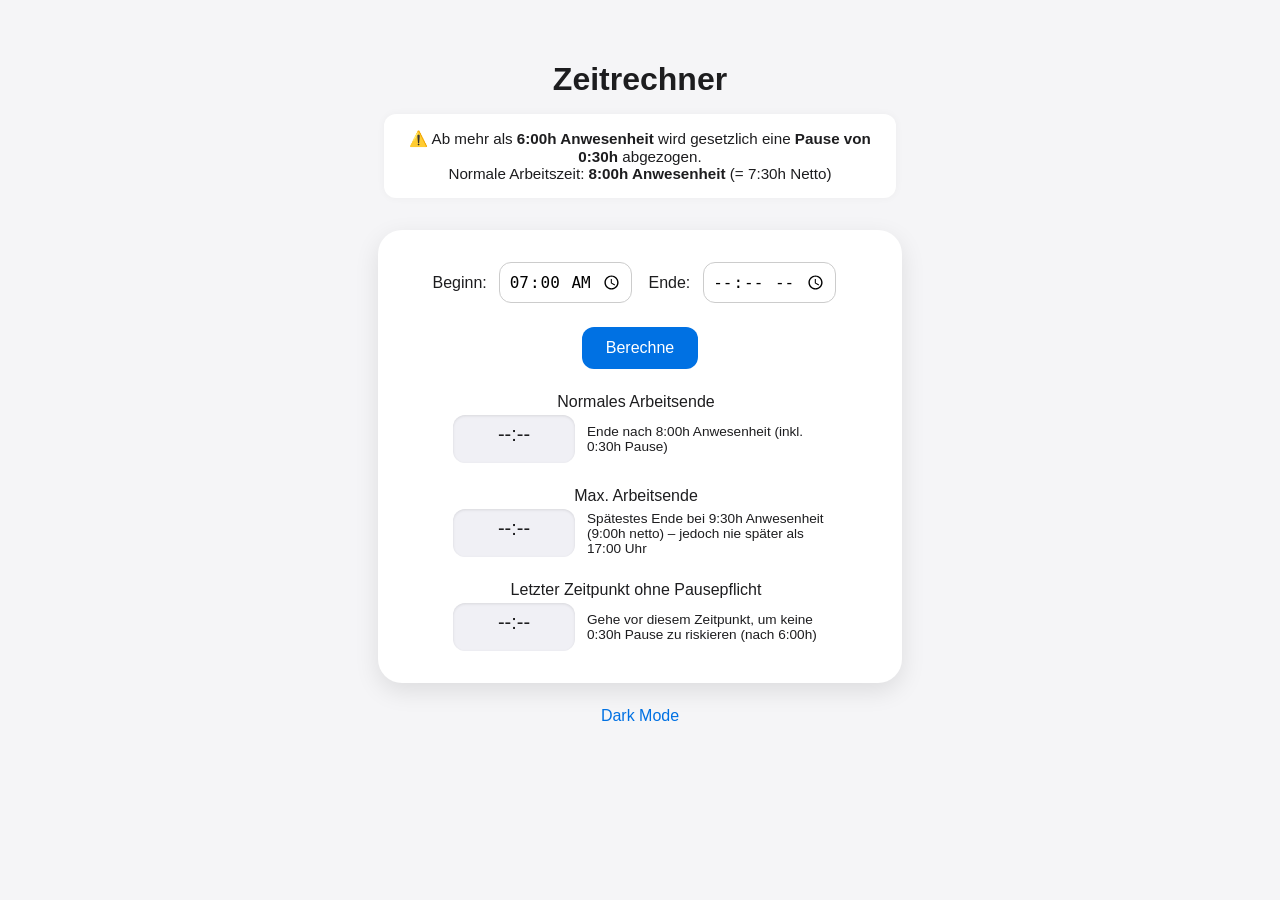
==== index.html @ ee05793d "renaming for github pages" ====
<!DOCTYPE html>
<html lang="de">
<head>
  <meta charset="UTF-8">
  <title>Zeitrechner</title>
  <style>
    body {
      font-family: -apple-system, BlinkMacSystemFont, "Segoe UI", Roboto, "Helvetica Neue", Arial, sans-serif;
      background: #f5f5f7;
      color: #1d1d1f;
      display: flex;
      flex-direction: column;
      align-items: center;
      padding: 2rem;
      transition: background 0.3s, color 0.3s;
    }
 
    body.dark-mode {
      background: #1d1d1f;
      color: #f5f5f7;
    }
 
    h1 {
      font-size: 2rem;
      margin-bottom: 1rem;
    }
 
    .info-top {
      font-size: 0.95rem;
      background: #fff;
      padding: 1rem;
      margin-bottom: 2rem;
      max-width: 480px;
      border-radius: 0.75rem;
      box-shadow: 0 0 8px rgba(0,0,0,0.04);
      text-align: center;
    }
 
    body.dark-mode .info-top {
      background: #333;
      color: #ccc;
    }
 
    .section {
      background-color: #ffffff;
      padding: 2rem;
      border-radius: 1.5rem;
      box-shadow: 0 8px 24px rgba(0, 0, 0, 0.1);
      width: 100%;
      max-width: 460px;
      text-align: center;
    }
 
    body.dark-mode .section {
      background-color: #333;
      color: #ccc;
    }
 
    label {
      font-size: 1rem;
      font-weight: 500;
      margin-right: 0.5rem;
    }
 
    input[type="time"] {
      padding: 0.5rem;
      font-size: 1rem;
      border: 1px solid #ccc;
      border-radius: 0.75rem;
      text-align: center;
      margin-bottom: 1.5rem;
      margin-right: 0.75rem;
    }
 
    body.dark-mode input[type="time"] {
      background: #555;
      color: #f5f5f7;
      border: 1px solid #777;
    }
 
    .output-field {
      margin-top: 1.5rem;
    }
 
    .output-box {
      display: flex;
      justify-content: center;
      align-items: center;
      gap: 0.75rem;
      margin-top: 0.25rem;
      flex-wrap: wrap;
    }
 
    .output-value {
      display: inline-block;
      background-color: #f0f0f5;
      color: #1d1d1f;
      padding: 0.5rem 1rem;
      border-radius: 0.75rem;
      font-size: 1.25rem;
      min-width: 90px;
      min-height: 32px;
      box-shadow: inset 0 1px 3px rgba(0,0,0,0.1);
      overflow: hidden;
    }
 
    body.dark-mode .output-value {
      background-color: #666;
      color: #fff;
    }
 
    .plus-warning {
      background-color: #ffe5e5 !important;
      color: #d50000 !important;
    }
 
    .warning-text {
      color: #d50000;
      font-weight: bold;
    }
 
    .green-highlight {
      color: #0a8a0a;
      font-weight: bold;
    }
 
    .output-info {
      font-size: 0.85rem;
      max-width: 240px;
      text-align: left;
    }
 
    .defizit-box {
      margin-top: 2rem;
      display: none;
      justify-content: center;
      align-items: center;
      gap: 1rem;
    }
 
    .defizit-box .output-value {
      font-weight: bold;
      font-size: 1.25rem;
    }
 
    .defizit-box.minus .output-value {
      background-color: #ffe5e5;
      color: #d50000;
    }
 
    .defizit-box.plus .output-value {
      background-color: #e5ffe5;
      color: #0a8a0a;
    }
 
    button {
      background-color: #0071e3;
      color: white;
      border: none;
      border-radius: 0.75rem;
      padding: 0.75rem 1.5rem;
      font-size: 1rem;
      cursor: pointer;
    }
 
    button:hover {
      background-color: #005bb5;
    }
 
    .dark-mode-toggle {
      margin-top: 1.5rem;
      cursor: pointer;
      font-size: 1rem;
      color: #0071e3;
    }
  </style>
</head>
<body>
  <h1>Zeitrechner</h1>
 
  <div class="info-top">
    ⚠️ Ab mehr als <strong>6:00h Anwesenheit</strong> wird gesetzlich eine <strong>Pause von 0:30h</strong> abgezogen.<br>
    Normale Arbeitszeit: <strong>8:00h Anwesenheit</strong> (= 7:30h Netto)
  </div>
 
  <div class="section">
    <div style="margin-bottom: 1rem;">
      <label for="arbeitsbeginn">Beginn:</label>
      <input type="time" id="arbeitsbeginn" value="07:00">
      <label for="arbeitsende">Ende:</label>
      <input type="time" id="arbeitsende">
      <button onclick="berechneEndzeiten()">Berechne</button>
    </div>
 
    <div class="output-field">
      <label>Normales Arbeitsende</label>
      <div class="output-box">
        <div class="output-value" id="normalEnde">--:--</div>
        <div class="output-info">Ende nach 8:00h Anwesenheit (inkl. 0:30h Pause)</div>
      </div>
    </div>
 
    <div class="output-field">
      <label>Max. Arbeitsende</label>
      <div class="output-box">
        <div class="output-value" id="ueberstundenEnde">--:--</div>
        <div class="output-info">Spätestes Ende bei 9:30h Anwesenheit (9:00h netto) – jedoch nie später als 17:00 Uhr</div>
      </div>
    </div>
 
    <div class="output-field">
      <label>Letzter Zeitpunkt ohne Pausepflicht</label>
      <div class="output-box">
        <div class="output-value" id="pausefreiEnde">--:--</div>
        <div class="output-info">Gehe vor diesem Zeitpunkt, um keine 0:30h Pause zu riskieren (nach 6:00h)</div>
      </div>
    </div>
 
    <div class="defizit-box minus" id="fehlzeitBox">
      <div class="output-value" id="fehlzeitWert">--:--</div>
      <div class="output-info">❌ Zu wenig gearbeitet</div>
    </div>
 
    <div class="defizit-box plus" id="pluszeitBox">
      <div class="output-value" id="pluszeitWert">--:--</div>
      <div class="output-info" id="pluszeitInfo">✅ Mehr gearbeitet</div>
    </div>
  </div>
 
  <div class="dark-mode-toggle" onclick="toggleDarkMode()">Dark Mode</div>
 
  <script>
    function berechneEndzeiten() {
      const beginn = document.getElementById("arbeitsbeginn").value;
      const ende = document.getElementById("arbeitsende").value;
      const [startH, startM] = beginn.split(":").map(Number);
 
      function berechneEnde(stunden) {
        let totalMinuten = startH * 60 + startM + Math.round(stunden * 60);
        let endH = Math.floor(totalMinuten / 60) % 24;
        let endM = totalMinuten % 60;
        return `${endH.toString().padStart(2, '0')}:${endM.toString().padStart(2, '0')}`;
      }
 
      document.getElementById("normalEnde").textContent = berechneEnde(8);
      document.getElementById("pausefreiEnde").textContent = berechneEnde(5.9833);
      const maxCalc = berechneEnde(9.5);
      document.getElementById("ueberstundenEnde").textContent = (maxCalc > "17:00") ? "17:00" : maxCalc;
 
      const fehlBox = document.getElementById("fehlzeitBox");
      const fehlWert = document.getElementById("fehlzeitWert");
      const plusBox = document.getElementById("pluszeitBox");
      const plusWert = document.getElementById("pluszeitWert");
      const plusInfo = document.getElementById("pluszeitInfo");
 
      fehlBox.style.display = "none";
      plusBox.style.display = "none";
      plusWert.classList.remove("plus-warning");
      plusInfo.classList.remove("warning-text");
      plusInfo.innerHTML = "✅ Mehr gearbeitet";
 
      if (beginn && ende) {
        const [endH, endM] = ende.split(":").map(Number);
        let startMin = startH * 60 + startM;
        let endMin = endH * 60 + endM;
        let anwesenheit = endMin - startMin;
        if (anwesenheit > 360) anwesenheit -= 0;
 
        const soll = 480;
        const diff = anwesenheit - soll;
 
        if (diff < 0) {
          const h = Math.floor(Math.abs(diff) / 60);
          const m = Math.abs(diff) % 60;
          fehlWert.textContent = `${h}:${m.toString().padStart(2, '0')} h`;
          fehlBox.style.display = "flex";
        } else if (diff > 0) {
          const h = Math.floor(diff / 60);
          const m = diff % 60;
          plusWert.textContent = `${h}:${m.toString().padStart(2, '0')} h`;
 
          if (diff > 90) {
            plusWert.classList.add("plus-warning");
            plusInfo.innerHTML = '⚠️ Mehr gearbeitet – max. erlaubt: <span class="green-highlight">(1:30h)</span>';
            plusInfo.classList.add("warning-text");
          }
 
          plusBox.style.display = "flex";
        }
      }
    }
 
    function toggleDarkMode() {
      document.body.classList.toggle("dark-mode");
    }
  </script>
</body>
</html>
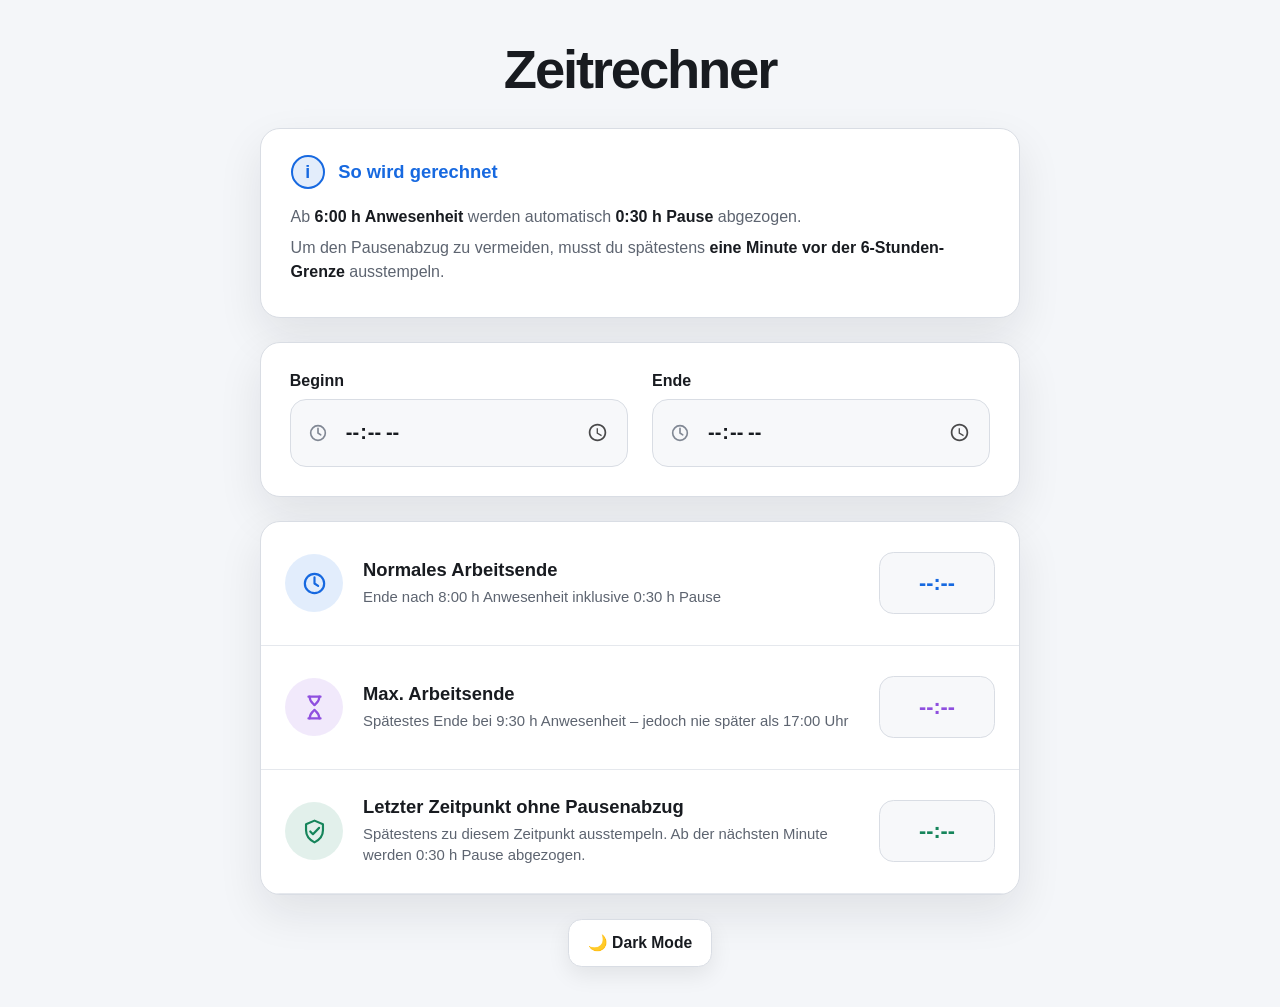
==== commit d0f5636e: "Zeitrechner überarbeitet: Fehlerbehebungen und responsives Design" ====
--- a/index.html
+++ b/index.html
@@ -1,298 +1,323 @@
 <!DOCTYPE html>
 <html lang="de">
+
 <head>
-  <meta charset="UTF-8">
-  <title>Zeitrechner</title>
-  <style>
-    body {
-      font-family: -apple-system, BlinkMacSystemFont, "Segoe UI", Roboto, "Helvetica Neue", Arial, sans-serif;
-      background: #f5f5f7;
-      color: #1d1d1f;
-      display: flex;
-      flex-direction: column;
-      align-items: center;
-      padding: 2rem;
-      transition: background 0.3s, color 0.3s;
-    }
- 
-    body.dark-mode {
-      background: #1d1d1f;
-      color: #f5f5f7;
-    }
- 
-    h1 {
-      font-size: 2rem;
-      margin-bottom: 1rem;
-    }
- 
-    .info-top {
-      font-size: 0.95rem;
-      background: #fff;
-      padding: 1rem;
-      margin-bottom: 2rem;
-      max-width: 480px;
-      border-radius: 0.75rem;
-      box-shadow: 0 0 8px rgba(0,0,0,0.04);
-      text-align: center;
-    }
- 
-    body.dark-mode .info-top {
-      background: #333;
-      color: #ccc;
-    }
- 
-    .section {
-      background-color: #ffffff;
-      padding: 2rem;
-      border-radius: 1.5rem;
-      box-shadow: 0 8px 24px rgba(0, 0, 0, 0.1);
-      width: 100%;
-      max-width: 460px;
-      text-align: center;
-    }
- 
-    body.dark-mode .section {
-      background-color: #333;
-      color: #ccc;
-    }
- 
-    label {
-      font-size: 1rem;
-      font-weight: 500;
-      margin-right: 0.5rem;
-    }
- 
-    input[type="time"] {
-      padding: 0.5rem;
-      font-size: 1rem;
-      border: 1px solid #ccc;
-      border-radius: 0.75rem;
-      text-align: center;
-      margin-bottom: 1.5rem;
-      margin-right: 0.75rem;
-    }
- 
-    body.dark-mode input[type="time"] {
-      background: #555;
-      color: #f5f5f7;
-      border: 1px solid #777;
-    }
- 
-    .output-field {
-      margin-top: 1.5rem;
-    }
- 
-    .output-box {
-      display: flex;
-      justify-content: center;
-      align-items: center;
-      gap: 0.75rem;
-      margin-top: 0.25rem;
-      flex-wrap: wrap;
-    }
- 
-    .output-value {
-      display: inline-block;
-      background-color: #f0f0f5;
-      color: #1d1d1f;
-      padding: 0.5rem 1rem;
-      border-radius: 0.75rem;
-      font-size: 1.25rem;
-      min-width: 90px;
-      min-height: 32px;
-      box-shadow: inset 0 1px 3px rgba(0,0,0,0.1);
-      overflow: hidden;
-    }
- 
-    body.dark-mode .output-value {
-      background-color: #666;
-      color: #fff;
-    }
- 
-    .plus-warning {
-      background-color: #ffe5e5 !important;
-      color: #d50000 !important;
-    }
- 
-    .warning-text {
-      color: #d50000;
-      font-weight: bold;
-    }
- 
-    .green-highlight {
-      color: #0a8a0a;
-      font-weight: bold;
-    }
- 
-    .output-info {
-      font-size: 0.85rem;
-      max-width: 240px;
-      text-align: left;
-    }
- 
-    .defizit-box {
-      margin-top: 2rem;
-      display: none;
-      justify-content: center;
-      align-items: center;
-      gap: 1rem;
-    }
- 
-    .defizit-box .output-value {
-      font-weight: bold;
-      font-size: 1.25rem;
-    }
- 
-    .defizit-box.minus .output-value {
-      background-color: #ffe5e5;
-      color: #d50000;
-    }
- 
-    .defizit-box.plus .output-value {
-      background-color: #e5ffe5;
-      color: #0a8a0a;
-    }
- 
-    button {
-      background-color: #0071e3;
-      color: white;
-      border: none;
-      border-radius: 0.75rem;
-      padding: 0.75rem 1.5rem;
-      font-size: 1rem;
-      cursor: pointer;
-    }
- 
-    button:hover {
-      background-color: #005bb5;
-    }
- 
-    .dark-mode-toggle {
-      margin-top: 1.5rem;
-      cursor: pointer;
-      font-size: 1rem;
-      color: #0071e3;
-    }
-  </style>
+    <meta charset="UTF-8">
+
+    <meta
+        name="viewport"
+        content="width=device-width, initial-scale=1.0"
+    >
+
+    <title>Zeitrechner</title>
+
+    <link
+        rel="stylesheet"
+        href="style.css"
+    >
+
+    <script
+        src="script.js"
+        defer
+    ></script>
 </head>
+
 <body>
-  <h1>Zeitrechner</h1>
- 
-  <div class="info-top">
-    ⚠️ Ab mehr als <strong>6:00h Anwesenheit</strong> wird gesetzlich eine <strong>Pause von 0:30h</strong> abgezogen.<br>
-    Normale Arbeitszeit: <strong>8:00h Anwesenheit</strong> (= 7:30h Netto)
-  </div>
- 
-  <div class="section">
-    <div style="margin-bottom: 1rem;">
-      <label for="arbeitsbeginn">Beginn:</label>
-      <input type="time" id="arbeitsbeginn" value="07:00">
-      <label for="arbeitsende">Ende:</label>
-      <input type="time" id="arbeitsende">
-      <button onclick="berechneEndzeiten()">Berechne</button>
+
+    <div class="page-container">
+
+        <h1>Zeitrechner</h1>
+
+        <section
+            class="info-card"
+            aria-labelledby="rechenregelTitel"
+        >
+
+            <div class="info-heading">
+
+                <div
+                    class="info-icon"
+                    aria-hidden="true"
+                >
+                    i
+                </div>
+
+                <h2 id="rechenregelTitel">
+                    So wird gerechnet
+                </h2>
+
+            </div>
+
+            <p>
+                Ab <strong>6:00 h Anwesenheit</strong> werden automatisch
+                <strong>0:30 h Pause</strong> abgezogen.
+            </p>
+
+            <p>
+                Um den Pausenabzug zu vermeiden, musst du spätestens
+                <strong>eine Minute vor der 6-Stunden-Grenze</strong>
+                ausstempeln.
+            </p>
+
+        </section>
+
+        <section class="input-card">
+
+            <div class="time-inputs">
+
+                <div class="input-group">
+
+                    <label for="arbeitsbeginn">
+                        Beginn
+                    </label>
+
+                    <div class="time-field">
+
+                        <svg
+                            class="time-field-icon"
+                            viewBox="0 0 24 24"
+                            aria-hidden="true"
+                        >
+                            <circle
+                                cx="12"
+                                cy="12"
+                                r="8"
+                            ></circle>
+
+                            <path d="M12 7v5l3 2"></path>
+                        </svg>
+
+                        <input
+                            type="time"
+                            id="arbeitsbeginn"
+                            autocomplete="off"
+                        >
+
+                    </div>
+
+                </div>
+
+                <div class="input-group">
+
+                    <label for="arbeitsende">
+                        Ende
+                    </label>
+
+                    <div class="time-field">
+
+                        <svg
+                            class="time-field-icon"
+                            viewBox="0 0 24 24"
+                            aria-hidden="true"
+                        >
+                            <circle
+                                cx="12"
+                                cy="12"
+                                r="8"
+                            ></circle>
+
+                            <path d="M12 7v5l3 2"></path>
+                        </svg>
+
+                        <input
+                            type="time"
+                            id="arbeitsende"
+                            autocomplete="off"
+                        >
+
+                    </div>
+
+                </div>
+
+            </div>
+
+        </section>
+
+        <section class="results-card">
+
+            <article class="result-row">
+
+                <div class="result-icon result-icon-normal">
+
+                    <svg
+                        viewBox="0 0 24 24"
+                        aria-hidden="true"
+                    >
+                        <circle
+                            cx="12"
+                            cy="12"
+                            r="8"
+                        ></circle>
+
+                        <path d="M12 7v5l3 2"></path>
+                    </svg>
+
+                </div>
+
+                <div class="result-content">
+
+                    <h3>
+                        Normales Arbeitsende
+                    </h3>
+
+                    <p id="normalEndeInfo">
+                        Ende nach 8:00 h Anwesenheit inklusive
+                        0:30 h Pause
+                    </p>
+
+                </div>
+
+                <div
+                    class="result-time result-time-normal"
+                    id="normalEnde"
+                >
+                    --:--
+                </div>
+
+            </article>
+
+            <article class="result-row">
+
+                <div class="result-icon result-icon-max">
+
+                    <svg
+                        viewBox="0 0 24 24"
+                        aria-hidden="true"
+                    >
+                        <path d="M7 3h10"></path>
+                        <path d="M7 21h10"></path>
+                        <path d="M8 3c0 4 2 5 4 7"></path>
+                        <path d="M16 3c0 4-2 5-4 7"></path>
+                        <path d="M8 21c0-4 2-5 4-7"></path>
+                        <path d="M16 21c0-4-2-5-4-7"></path>
+                    </svg>
+
+                </div>
+
+                <div class="result-content">
+
+                    <h3>
+                        Max. Arbeitsende
+                    </h3>
+
+                    <p id="ueberstundenEndeInfo">
+                        Spätestes Ende bei 9:30 h Anwesenheit –
+                        jedoch nie später als 17:00 Uhr
+                    </p>
+
+                </div>
+
+                <div
+                    class="result-time result-time-max"
+                    id="ueberstundenEnde"
+                >
+                    --:--
+                </div>
+
+            </article>
+
+            <article class="result-row">
+
+                <div class="result-icon result-icon-pause">
+
+                    <svg
+                        viewBox="0 0 24 24"
+                        aria-hidden="true"
+                    >
+                        <path d="M12 3l7 3v5c0 5-3 8-7 10-4-2-7-5-7-10V6l7-3z"></path>
+                        <path d="M8.5 12l2.2 2.2L15.8 9"></path>
+                    </svg>
+
+                </div>
+
+                <div class="result-content">
+
+                    <h3>
+                        Letzter Zeitpunkt ohne Pausenabzug
+                    </h3>
+
+                    <p id="pausefreiEndeInfo">
+                        Spätestens zu diesem Zeitpunkt ausstempeln.
+                        Ab der nächsten Minute werden 0:30 h Pause abgezogen.
+                    </p>
+
+                </div>
+
+                <div
+                    class="result-time result-time-pause"
+                    id="pausefreiEnde"
+                >
+                    --:--
+                </div>
+
+            </article>
+
+            <div
+                class="hinweis-box"
+                id="hinweisBox"
+                role="status"
+                aria-live="polite"
+            ></div>
+
+            <div
+                class="status-card"
+                id="statusBox"
+                role="status"
+                aria-live="polite"
+            >
+
+                <div class="status-icon">
+
+                    <svg
+                        id="statusSymbol"
+                        viewBox="0 0 24 24"
+                        aria-hidden="true"
+                    >
+                        <path d="M7 7l10 10"></path>
+                        <path d="M17 7L7 17"></path>
+                    </svg>
+
+                </div>
+
+                <div class="status-content">
+
+                    <div
+                        class="status-value"
+                        id="statusWert"
+                    >
+                        --:--
+                    </div>
+
+                    <div
+                        class="status-title"
+                        id="statusInfo"
+                    >
+                        Ergebnis
+                    </div>
+
+                    <div
+                        class="status-detail"
+                        id="statusDetail"
+                    ></div>
+
+                </div>
+
+            </div>
+
+        </section>
+
+        <button
+            type="button"
+            class="dark-mode-toggle"
+            id="darkModeToggle"
+            onclick="toggleDarkMode()"
+            aria-pressed="false"
+        >
+            ☀️ Light Mode
+        </button>
+
     </div>
- 
-    <div class="output-field">
-      <label>Normales Arbeitsende</label>
-      <div class="output-box">
-        <div class="output-value" id="normalEnde">--:--</div>
-        <div class="output-info">Ende nach 8:00h Anwesenheit (inkl. 0:30h Pause)</div>
-      </div>
-    </div>
- 
-    <div class="output-field">
-      <label>Max. Arbeitsende</label>
-      <div class="output-box">
-        <div class="output-value" id="ueberstundenEnde">--:--</div>
-        <div class="output-info">Spätestes Ende bei 9:30h Anwesenheit (9:00h netto) – jedoch nie später als 17:00 Uhr</div>
-      </div>
-    </div>
- 
-    <div class="output-field">
-      <label>Letzter Zeitpunkt ohne Pausepflicht</label>
-      <div class="output-box">
-        <div class="output-value" id="pausefreiEnde">--:--</div>
-        <div class="output-info">Gehe vor diesem Zeitpunkt, um keine 0:30h Pause zu riskieren (nach 6:00h)</div>
-      </div>
-    </div>
- 
-    <div class="defizit-box minus" id="fehlzeitBox">
-      <div class="output-value" id="fehlzeitWert">--:--</div>
-      <div class="output-info">❌ Zu wenig gearbeitet</div>
-    </div>
- 
-    <div class="defizit-box plus" id="pluszeitBox">
-      <div class="output-value" id="pluszeitWert">--:--</div>
-      <div class="output-info" id="pluszeitInfo">✅ Mehr gearbeitet</div>
-    </div>
-  </div>
- 
-  <div class="dark-mode-toggle" onclick="toggleDarkMode()">Dark Mode</div>
- 
-  <script>
-    function berechneEndzeiten() {
-      const beginn = document.getElementById("arbeitsbeginn").value;
-      const ende = document.getElementById("arbeitsende").value;
-      const [startH, startM] = beginn.split(":").map(Number);
- 
-      function berechneEnde(stunden) {
-        let totalMinuten = startH * 60 + startM + Math.round(stunden * 60);
-        let endH = Math.floor(totalMinuten / 60) % 24;
-        let endM = totalMinuten % 60;
-        return `${endH.toString().padStart(2, '0')}:${endM.toString().padStart(2, '0')}`;
-      }
- 
-      document.getElementById("normalEnde").textContent = berechneEnde(8);
-      document.getElementById("pausefreiEnde").textContent = berechneEnde(5.9833);
-      const maxCalc = berechneEnde(9.5);
-      document.getElementById("ueberstundenEnde").textContent = (maxCalc > "17:00") ? "17:00" : maxCalc;
- 
-      const fehlBox = document.getElementById("fehlzeitBox");
-      const fehlWert = document.getElementById("fehlzeitWert");
-      const plusBox = document.getElementById("pluszeitBox");
-      const plusWert = document.getElementById("pluszeitWert");
-      const plusInfo = document.getElementById("pluszeitInfo");
- 
-      fehlBox.style.display = "none";
-      plusBox.style.display = "none";
-      plusWert.classList.remove("plus-warning");
-      plusInfo.classList.remove("warning-text");
-      plusInfo.innerHTML = "✅ Mehr gearbeitet";
- 
-      if (beginn && ende) {
-        const [endH, endM] = ende.split(":").map(Number);
-        let startMin = startH * 60 + startM;
-        let endMin = endH * 60 + endM;
-        let anwesenheit = endMin - startMin;
-        if (anwesenheit > 360) anwesenheit -= 0;
- 
-        const soll = 480;
-        const diff = anwesenheit - soll;
- 
-        if (diff < 0) {
-          const h = Math.floor(Math.abs(diff) / 60);
-          const m = Math.abs(diff) % 60;
-          fehlWert.textContent = `${h}:${m.toString().padStart(2, '0')} h`;
-          fehlBox.style.display = "flex";
-        } else if (diff > 0) {
-          const h = Math.floor(diff / 60);
-          const m = diff % 60;
-          plusWert.textContent = `${h}:${m.toString().padStart(2, '0')} h`;
- 
-          if (diff > 90) {
-            plusWert.classList.add("plus-warning");
-            plusInfo.innerHTML = '⚠️ Mehr gearbeitet – max. erlaubt: <span class="green-highlight">(1:30h)</span>';
-            plusInfo.classList.add("warning-text");
-          }
- 
-          plusBox.style.display = "flex";
-        }
-      }
-    }
- 
-    function toggleDarkMode() {
-      document.body.classList.toggle("dark-mode");
-    }
-  </script>
+
 </body>
+
 </html>
--- a/style.css
+++ b/style.css
@@ -0,0 +1,926 @@
+*,
+*::before,
+*::after {
+    box-sizing: border-box;
+}
+
+:root {
+    --background: #f4f6f9;
+    --surface: #ffffff;
+    --surface-secondary: #f7f8fa;
+    --surface-hover: #f1f3f6;
+
+    --text: #181b20;
+    --text-secondary: #5d6470;
+    --text-muted: #818894;
+
+    --border: #d9dde4;
+    --divider: #e5e8ed;
+
+    --primary: #1769e0;
+    --primary-hover: #0d58c5;
+    --primary-soft: rgba(23, 105, 224, 0.12);
+
+    --normal: #1769e0;
+    --normal-soft: rgba(23, 105, 224, 0.12);
+
+    --maximum: #8f4fdf;
+    --maximum-soft: rgba(143, 79, 223, 0.12);
+
+    --pause: #16855b;
+    --pause-soft: rgba(22, 133, 91, 0.12);
+
+    --minus: #c9363e;
+    --minus-soft: #fff0f1;
+    --minus-border: #efb9bd;
+
+    --plus: #147a50;
+    --plus-soft: #eaf8f1;
+    --plus-border: #a7d9c2;
+
+    --equal: #1769e0;
+    --equal-soft: #edf4ff;
+    --equal-border: #b4cff5;
+
+    --warning: #9a5a00;
+    --warning-soft: #fff5df;
+    --warning-border: #e4c487;
+
+    --focus: rgba(23, 105, 224, 0.42);
+
+    --shadow:
+        0 18px 45px rgba(20, 25, 35, 0.09);
+
+    color-scheme: light;
+}
+
+body.dark-mode {
+    --background: #0d1116;
+    --surface: #131920;
+    --surface-secondary: #171e26;
+    --surface-hover: #1c242e;
+
+    --text: #f4f7fb;
+    --text-secondary: #c1c8d2;
+    --text-muted: #8e98a6;
+
+    --border: #303944;
+    --divider: #252e38;
+
+    --primary: #4c8dff;
+    --primary-hover: #3b7deb;
+    --primary-soft: rgba(76, 141, 255, 0.14);
+
+    --normal: #5593ff;
+    --normal-soft: rgba(85, 147, 255, 0.13);
+
+    --maximum: #ad70ff;
+    --maximum-soft: rgba(173, 112, 255, 0.13);
+
+    --pause: #62d49c;
+    --pause-soft: rgba(98, 212, 156, 0.12);
+
+    --minus: #ff6f75;
+    --minus-soft: rgba(123, 34, 40, 0.28);
+    --minus-border: rgba(255, 111, 117, 0.5);
+
+    --plus: #63d59b;
+    --plus-soft: rgba(26, 100, 70, 0.28);
+    --plus-border: rgba(99, 213, 155, 0.45);
+
+    --equal: #6ba0ff;
+    --equal-soft: rgba(38, 85, 155, 0.3);
+    --equal-border: rgba(107, 160, 255, 0.48);
+
+    --warning: #ffc266;
+    --warning-soft: rgba(114, 73, 16, 0.32);
+    --warning-border: rgba(255, 194, 102, 0.45);
+
+    --focus: rgba(76, 141, 255, 0.45);
+
+    --shadow:
+        0 22px 55px rgba(0, 0, 0, 0.3);
+
+    color-scheme: dark;
+}
+
+html {
+    min-height: 100%;
+
+    -webkit-text-size-adjust: 100%;
+    text-size-adjust: 100%;
+}
+
+body {
+    margin: 0;
+    min-height: 100vh;
+    min-height: 100dvh;
+
+    padding:
+        max(2.5rem, env(safe-area-inset-top))
+        max(1.5rem, env(safe-area-inset-right))
+        max(2.5rem, env(safe-area-inset-bottom))
+        max(1.5rem, env(safe-area-inset-left));
+
+    font-family:
+        -apple-system,
+        BlinkMacSystemFont,
+        "Segoe UI",
+        Roboto,
+        Helvetica,
+        Arial,
+        sans-serif;
+
+    background: var(--background);
+    color: var(--text);
+
+    overflow-x: hidden;
+
+    transition:
+        background-color 0.25s ease,
+        color 0.25s ease;
+}
+
+button,
+input {
+    font: inherit;
+}
+
+button {
+    border: 0;
+
+    -webkit-tap-highlight-color: transparent;
+    touch-action: manipulation;
+}
+
+.page-container {
+    width: 100%;
+    max-width: 760px;
+
+    margin: 0 auto;
+}
+
+h1 {
+    margin: 0 0 1.75rem;
+
+    text-align: center;
+
+    font-size: clamp(2.2rem, 6vw, 3.4rem);
+    line-height: 1.1;
+    letter-spacing: -0.04em;
+
+    color: var(--text);
+}
+
+.info-card,
+.input-card,
+.results-card {
+    width: 100%;
+
+    background: var(--surface);
+
+    border: 1px solid var(--border);
+    border-radius: 1.25rem;
+
+    box-shadow: var(--shadow);
+}
+
+.info-card {
+    margin-bottom: 1.5rem;
+    padding: 1.65rem 1.85rem;
+}
+
+.info-heading {
+    display: flex;
+    align-items: center;
+
+    gap: 0.85rem;
+
+    margin-bottom: 1rem;
+}
+
+.info-heading h2 {
+    margin: 0;
+
+    font-size: 1.15rem;
+    font-weight: 700;
+
+    color: var(--primary);
+}
+
+.info-icon {
+    display: flex;
+    justify-content: center;
+    align-items: center;
+
+    width: 34px;
+    height: 34px;
+
+    flex-shrink: 0;
+
+    font-size: 1.1rem;
+    font-weight: 800;
+
+    color: var(--primary);
+    background: var(--primary-soft);
+
+    border: 2px solid var(--primary);
+    border-radius: 50%;
+}
+
+.info-card p {
+    margin: 0.35rem 0;
+
+    font-size: 1rem;
+    line-height: 1.55;
+
+    color: var(--text-secondary);
+}
+
+.info-card strong {
+    color: var(--text);
+}
+
+.input-card {
+    margin-bottom: 1.5rem;
+    padding: 1.8rem;
+}
+
+.time-inputs {
+    display: grid;
+    grid-template-columns: repeat(2, minmax(0, 1fr));
+
+    gap: 1.5rem;
+}
+
+.input-group {
+    min-width: 0;
+}
+
+.input-group label {
+    display: block;
+
+    margin-bottom: 0.55rem;
+
+    font-size: 1rem;
+    font-weight: 600;
+
+    color: var(--text);
+}
+
+.time-field {
+    position: relative;
+
+    display: flex;
+    align-items: center;
+
+    min-height: 68px;
+
+    background: var(--surface-secondary);
+
+    border: 1px solid var(--border);
+    border-radius: 1rem;
+
+    transition:
+        border-color 0.2s ease,
+        background-color 0.2s ease,
+        box-shadow 0.2s ease;
+}
+
+.time-field:focus-within {
+    border-color: var(--primary);
+    box-shadow: 0 0 0 2px var(--primary-soft);
+}
+
+.time-field-icon {
+    width: 22px;
+    height: 22px;
+
+    margin-left: 1rem;
+
+    flex-shrink: 0;
+
+    fill: none;
+    stroke: var(--text-muted);
+    stroke-width: 1.8;
+    stroke-linecap: round;
+    stroke-linejoin: round;
+
+    pointer-events: none;
+}
+
+input[type="time"] {
+    width: 100%;
+    min-width: 0;
+    height: 66px;
+
+    padding: 0 1rem;
+
+    font-size: 1.25rem;
+    font-weight: 650;
+
+    color: var(--text);
+    background: transparent;
+
+    border: 0;
+    outline: none;
+
+    -webkit-appearance: none;
+    appearance: none;
+
+    -webkit-tap-highlight-color: transparent;
+}
+
+input[type="time"]:focus,
+input[type="time"]:focus-visible {
+    outline: none;
+}
+
+input[type="time"]::-webkit-calendar-picker-indicator {
+    cursor: pointer;
+    opacity: 0.7;
+}
+
+.results-card {
+    overflow: hidden;
+}
+
+.result-row {
+    display: grid;
+    grid-template-columns: auto minmax(0, 1fr) auto;
+    align-items: center;
+
+    gap: 1.25rem;
+
+    min-height: 124px;
+    padding: 1.35rem 1.5rem;
+
+    border-bottom: 1px solid var(--divider);
+}
+
+.result-icon {
+    display: flex;
+    justify-content: center;
+    align-items: center;
+
+    width: 58px;
+    height: 58px;
+
+    flex-shrink: 0;
+
+    border-radius: 50%;
+}
+
+.result-icon svg {
+    width: 29px;
+    height: 29px;
+
+    fill: none;
+    stroke: currentColor;
+    stroke-width: 1.8;
+    stroke-linecap: round;
+    stroke-linejoin: round;
+}
+
+.result-icon-normal {
+    color: var(--normal);
+    background: var(--normal-soft);
+}
+
+.result-icon-max {
+    color: var(--maximum);
+    background: var(--maximum-soft);
+}
+
+.result-icon-pause {
+    color: var(--pause);
+    background: var(--pause-soft);
+}
+
+.result-content {
+    min-width: 0;
+}
+
+.result-content h3 {
+    margin: 0 0 0.35rem;
+
+    font-size: 1.15rem;
+    font-weight: 700;
+    line-height: 1.25;
+
+    color: var(--text);
+
+    overflow-wrap: anywhere;
+}
+
+.result-content p {
+    margin: 0;
+
+    font-size: 0.93rem;
+    line-height: 1.45;
+
+    color: var(--text-secondary);
+
+    overflow-wrap: anywhere;
+}
+
+.result-time {
+    display: flex;
+    justify-content: center;
+    align-items: center;
+
+    min-width: 116px;
+    min-height: 62px;
+
+    padding: 0.75rem 1rem;
+
+    font-size: 1.35rem;
+    font-weight: 750;
+    white-space: nowrap;
+
+    background: var(--surface-secondary);
+
+    border: 1px solid var(--border);
+    border-radius: 0.9rem;
+}
+
+.result-time-normal {
+    color: var(--normal);
+}
+
+.result-time-max {
+    color: var(--maximum);
+}
+
+.result-time-pause {
+    color: var(--pause);
+}
+
+.hinweis-box {
+    display: none;
+
+    margin: 1.25rem 1.5rem 0;
+    padding: 0.9rem 1rem;
+
+    font-size: 0.92rem;
+    font-weight: 600;
+    line-height: 1.45;
+    text-align: center;
+
+    color: var(--warning);
+    background: var(--warning-soft);
+
+    border: 1px solid var(--warning-border);
+    border-radius: 0.85rem;
+}
+
+.status-card {
+    display: none;
+    grid-template-columns: auto minmax(0, 1fr);
+    align-items: center;
+
+    gap: 1rem;
+
+    width: min(100% - 3rem, 470px);
+
+    margin: 1.4rem auto;
+    padding: 1.1rem 1.3rem;
+
+    border: 1px solid;
+    border-radius: 1rem;
+}
+
+.status-icon {
+    display: flex;
+    justify-content: center;
+    align-items: center;
+
+    width: 58px;
+    height: 58px;
+
+    flex-shrink: 0;
+
+    border-radius: 50%;
+}
+
+.status-icon svg {
+    width: 29px;
+    height: 29px;
+
+    fill: none;
+    stroke: currentColor;
+    stroke-width: 2.2;
+    stroke-linecap: round;
+    stroke-linejoin: round;
+}
+
+.status-content {
+    min-width: 0;
+}
+
+.status-value {
+    margin-bottom: 0.1rem;
+
+    font-size: 1.65rem;
+    font-weight: 800;
+    line-height: 1.1;
+}
+
+.status-title {
+    font-size: 1rem;
+    font-weight: 700;
+    line-height: 1.3;
+
+    overflow-wrap: anywhere;
+}
+
+.status-detail {
+    margin-top: 0.25rem;
+
+    font-size: 0.9rem;
+    line-height: 1.35;
+
+    color: var(--text-secondary);
+
+    overflow-wrap: anywhere;
+}
+
+.status-card.status-minus {
+    color: var(--minus);
+    background: var(--minus-soft);
+    border-color: var(--minus-border);
+}
+
+.status-card.status-minus .status-icon {
+    background: rgba(255, 111, 117, 0.16);
+}
+
+.status-card.status-equal {
+    color: var(--equal);
+    background: var(--equal-soft);
+    border-color: var(--equal-border);
+}
+
+.status-card.status-equal .status-icon {
+    background: rgba(107, 160, 255, 0.16);
+}
+
+.status-card.status-plus {
+    color: var(--plus);
+    background: var(--plus-soft);
+    border-color: var(--plus-border);
+}
+
+.status-card.status-plus .status-icon {
+    background: rgba(99, 213, 155, 0.16);
+}
+
+.status-card.status-warning {
+    color: var(--warning);
+    background: var(--warning-soft);
+    border-color: var(--warning-border);
+}
+
+.status-card.status-warning .status-icon {
+    background: rgba(255, 194, 102, 0.17);
+}
+
+.dark-mode-toggle {
+    display: flex;
+    justify-content: center;
+    align-items: center;
+
+    gap: 0.55rem;
+
+    min-height: 48px;
+
+    margin: 1.5rem auto 0;
+    padding: 0.75rem 1.15rem;
+
+    font-size: 0.98rem;
+    font-weight: 600;
+
+    color: var(--text);
+    background: var(--surface);
+
+    border: 1px solid var(--border);
+    border-radius: 0.85rem;
+
+    cursor: pointer;
+
+    box-shadow:
+        0 8px 22px rgba(0, 0, 0, 0.08);
+
+    transition:
+        background-color 0.2s ease,
+        border-color 0.2s ease,
+        transform 0.12s ease;
+}
+
+.dark-mode-toggle:hover {
+    background: var(--surface-hover);
+    border-color: var(--primary);
+}
+
+.dark-mode-toggle:active {
+    transform: translateY(1px);
+}
+
+button:focus-visible {
+    outline: 3px solid var(--focus);
+    outline-offset: 3px;
+}
+
+/* Tablet und kleinere Bildschirme */
+
+@media (max-width: 700px) {
+    body {
+        padding:
+            max(1.5rem, env(safe-area-inset-top))
+            max(1rem, env(safe-area-inset-right))
+            max(1.5rem, env(safe-area-inset-bottom))
+            max(1rem, env(safe-area-inset-left));
+    }
+
+    h1 {
+        margin-bottom: 1.35rem;
+        font-size: 2.35rem;
+    }
+
+    .info-card {
+        margin-bottom: 1rem;
+        padding: 1.35rem;
+    }
+
+    .input-card {
+        margin-bottom: 1rem;
+        padding: 1.35rem;
+    }
+
+    .time-inputs {
+        grid-template-columns: 1fr;
+        gap: 1.15rem;
+    }
+
+    .result-row {
+        grid-template-columns: auto minmax(0, 1fr);
+
+        gap: 1rem;
+
+        min-height: auto;
+        padding: 1.25rem;
+    }
+
+    .result-time {
+        grid-column: 2;
+
+        justify-self: start;
+
+        min-width: 112px;
+        min-height: 54px;
+
+        margin-top: 0.2rem;
+    }
+
+    .hinweis-box {
+        margin: 1rem 1.25rem 0;
+    }
+
+    .status-card {
+        width: calc(100% - 2.5rem);
+        margin: 1.25rem auto;
+    }
+}
+
+/* Normale Smartphones */
+
+@media (max-width: 480px) {
+    body {
+        padding:
+            max(1rem, env(safe-area-inset-top))
+            max(0.75rem, env(safe-area-inset-right))
+            max(1.25rem, env(safe-area-inset-bottom))
+            max(0.75rem, env(safe-area-inset-left));
+    }
+
+    h1 {
+        margin-bottom: 1rem;
+        font-size: 2rem;
+    }
+
+    .info-card,
+    .input-card,
+    .results-card {
+        border-radius: 1rem;
+    }
+
+    .info-card {
+        padding: 1.15rem;
+    }
+
+    .info-heading {
+        gap: 0.7rem;
+        margin-bottom: 0.8rem;
+    }
+
+    .info-heading h2 {
+        font-size: 1.05rem;
+    }
+
+    .info-icon {
+        width: 31px;
+        height: 31px;
+
+        font-size: 1rem;
+    }
+
+    .info-card p {
+        font-size: 0.93rem;
+        line-height: 1.5;
+    }
+
+    .input-card {
+        padding: 1.15rem;
+    }
+
+    .input-group label {
+        font-size: 0.95rem;
+    }
+
+    .time-field {
+        min-height: 60px;
+        border-radius: 0.85rem;
+    }
+
+    .time-field-icon {
+        width: 20px;
+        height: 20px;
+
+        margin-left: 0.9rem;
+    }
+
+    input[type="time"] {
+        height: 58px;
+
+        padding: 0 0.85rem;
+
+        font-size: 1.15rem;
+    }
+
+    .result-row {
+        grid-template-columns: 46px minmax(0, 1fr);
+
+        gap: 0.85rem;
+
+        padding: 1.1rem;
+    }
+
+    .result-icon {
+        width: 46px;
+        height: 46px;
+    }
+
+    .result-icon svg {
+        width: 24px;
+        height: 24px;
+    }
+
+    .result-content h3 {
+        margin-bottom: 0.3rem;
+        font-size: 1.02rem;
+    }
+
+    .result-content p {
+        font-size: 0.87rem;
+        line-height: 1.4;
+    }
+
+    .result-time {
+        grid-column: 1 / -1;
+
+        width: 100%;
+        min-width: 0;
+        min-height: 50px;
+
+        margin-top: 0.35rem;
+
+        font-size: 1.2rem;
+
+        border-radius: 0.8rem;
+    }
+
+    .hinweis-box {
+        margin: 1rem 1rem 0;
+        padding: 0.85rem;
+
+        font-size: 0.87rem;
+    }
+
+    .status-card {
+        grid-template-columns: 48px minmax(0, 1fr);
+
+        gap: 0.85rem;
+
+        width: calc(100% - 2rem);
+
+        margin: 1rem auto;
+        padding: 1rem;
+
+        border-radius: 0.9rem;
+    }
+
+    .status-icon {
+        width: 48px;
+        height: 48px;
+    }
+
+    .status-icon svg {
+        width: 25px;
+        height: 25px;
+    }
+
+    .status-value {
+        font-size: 1.45rem;
+    }
+
+    .status-title {
+        font-size: 0.95rem;
+    }
+
+    .status-detail {
+        font-size: 0.85rem;
+    }
+
+    .dark-mode-toggle {
+        width: 100%;
+        max-width: 230px;
+
+        margin-top: 1rem;
+    }
+}
+
+/* Sehr kleine Smartphones */
+
+@media (max-width: 360px) {
+    body {
+        padding-left: 0.5rem;
+        padding-right: 0.5rem;
+    }
+
+    h1 {
+        font-size: 1.8rem;
+    }
+
+    .info-card,
+    .input-card {
+        padding: 1rem;
+    }
+
+    .info-card p {
+        font-size: 0.88rem;
+    }
+
+    .result-row {
+        padding: 1rem 0.9rem;
+    }
+
+    .result-content h3 {
+        font-size: 0.96rem;
+    }
+
+    .result-content p {
+        font-size: 0.82rem;
+    }
+
+    .status-card {
+        width: calc(100% - 1.5rem);
+    }
+}
+
+/* Touchgeräte */
+
+@media (hover: none) and (pointer: coarse) {
+    .dark-mode-toggle,
+    input[type="time"] {
+        min-height: 52px;
+    }
+
+    .dark-mode-toggle:hover {
+        background: var(--surface);
+        border-color: var(--border);
+    }
+}
+
+/* Weniger Animationen */
+
+@media (prefers-reduced-motion: reduce) {
+    *,
+    *::before,
+    *::after {
+        scroll-behavior: auto !important;
+
+        transition-duration: 0.01ms !important;
+        animation-duration: 0.01ms !important;
+        animation-iteration-count: 1 !important;
+    }
+}
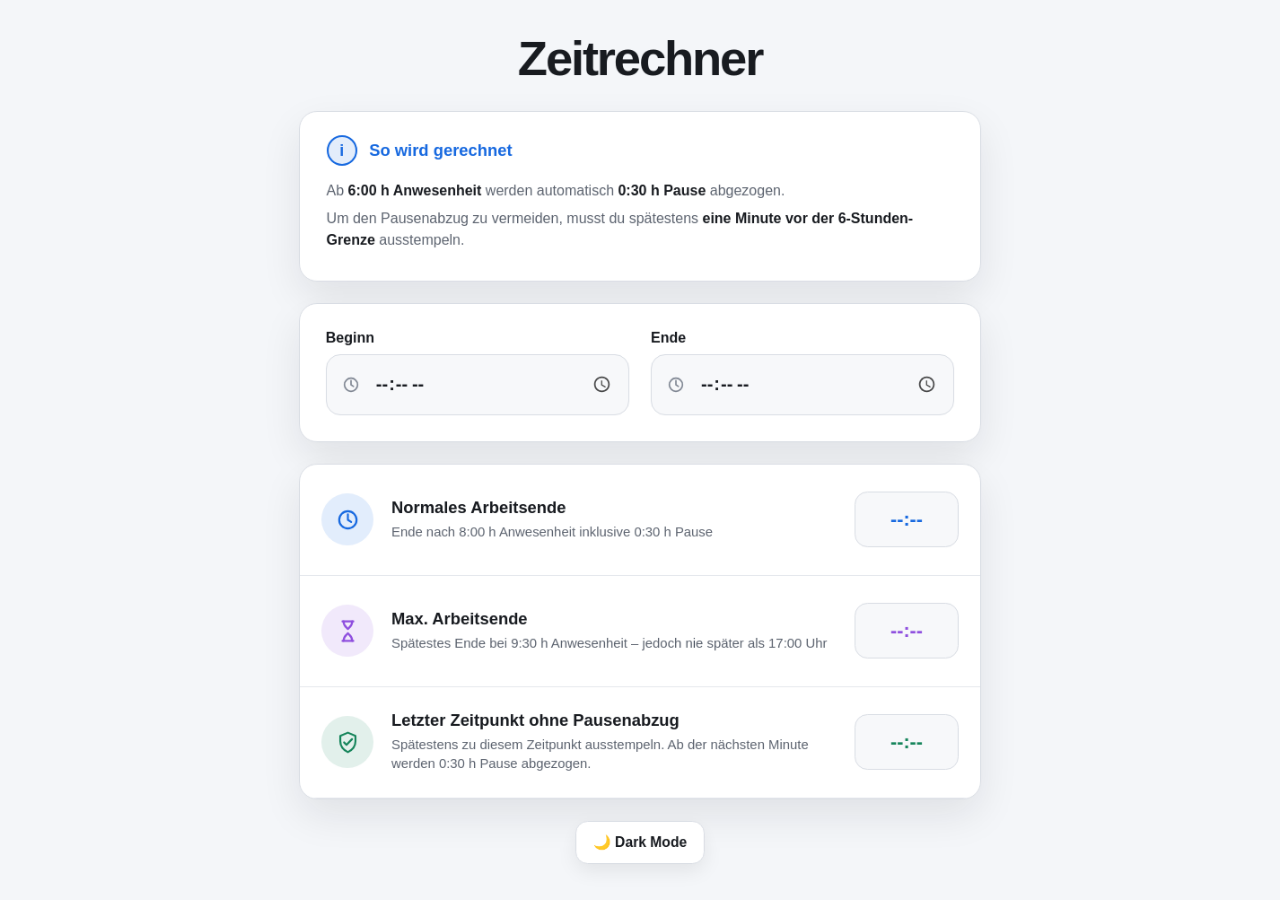
==== commit 43e0c42b: "Zeitrechner: automatische Skalierung und Layout verbessert" ====
--- a/index.html
+++ b/index.html
@@ -24,57 +24,130 @@
 
 <body>
 
-    <div class="page-container">
-
-        <h1>Zeitrechner</h1>
-
-        <section
-            class="info-card"
-            aria-labelledby="rechenregelTitel"
+    <div
+        class="scale-stage"
+        id="scaleStage"
+    >
+
+        <div
+            class="page-container"
+            id="pageContainer"
         >
 
-            <div class="info-heading">
-
-                <div
-                    class="info-icon"
-                    aria-hidden="true"
-                >
-                    i
+            <h1>Zeitrechner</h1>
+
+            <section
+                class="info-card"
+                aria-labelledby="rechenregelTitel"
+            >
+
+                <div class="info-heading">
+
+                    <div
+                        class="info-icon"
+                        aria-hidden="true"
+                    >
+                        i
+                    </div>
+
+                    <h2 id="rechenregelTitel">
+                        So wird gerechnet
+                    </h2>
+
                 </div>
 
-                <h2 id="rechenregelTitel">
-                    So wird gerechnet
-                </h2>
-
-            </div>
-
-            <p>
-                Ab <strong>6:00 h Anwesenheit</strong> werden automatisch
-                <strong>0:30 h Pause</strong> abgezogen.
-            </p>
-
-            <p>
-                Um den Pausenabzug zu vermeiden, musst du spätestens
-                <strong>eine Minute vor der 6-Stunden-Grenze</strong>
-                ausstempeln.
-            </p>
-
-        </section>
-
-        <section class="input-card">
-
-            <div class="time-inputs">
-
-                <div class="input-group">
-
-                    <label for="arbeitsbeginn">
-                        Beginn
-                    </label>
-
-                    <div class="time-field">
+                <p>
+                    Ab <strong>6:00 h Anwesenheit</strong> werden automatisch
+                    <strong>0:30 h Pause</strong> abgezogen.
+                </p>
+
+                <p>
+                    Um den Pausenabzug zu vermeiden, musst du spätestens
+                    <strong>eine Minute vor der 6-Stunden-Grenze</strong>
+                    ausstempeln.
+                </p>
+
+            </section>
+
+            <section class="input-card">
+
+                <div class="time-inputs">
+
+                    <div class="input-group">
+
+                        <label for="arbeitsbeginn">
+                            Beginn
+                        </label>
+
+                        <div class="time-field">
+
+                            <svg
+                                class="time-field-icon"
+                                viewBox="0 0 24 24"
+                                aria-hidden="true"
+                            >
+                                <circle
+                                    cx="12"
+                                    cy="12"
+                                    r="8"
+                                ></circle>
+
+                                <path d="M12 7v5l3 2"></path>
+                            </svg>
+
+                            <input
+                                type="time"
+                                id="arbeitsbeginn"
+                                autocomplete="off"
+                            >
+
+                        </div>
+
+                    </div>
+
+                    <div class="input-group">
+
+                        <label for="arbeitsende">
+                            Ende
+                        </label>
+
+                        <div class="time-field">
+
+                            <svg
+                                class="time-field-icon"
+                                viewBox="0 0 24 24"
+                                aria-hidden="true"
+                            >
+                                <circle
+                                    cx="12"
+                                    cy="12"
+                                    r="8"
+                                ></circle>
+
+                                <path d="M12 7v5l3 2"></path>
+                            </svg>
+
+                            <input
+                                type="time"
+                                id="arbeitsende"
+                                autocomplete="off"
+                            >
+
+                        </div>
+
+                    </div>
+
+                </div>
+
+            </section>
+
+            <section class="results-card">
+
+                <article class="result-row">
+
+                    <div class="result-icon result-icon-normal">
 
                         <svg
-                            class="time-field-icon"
                             viewBox="0 0 24 24"
                             aria-hidden="true"
                         >
@@ -87,234 +160,171 @@
                             <path d="M12 7v5l3 2"></path>
                         </svg>
 
-                        <input
-                            type="time"
-                            id="arbeitsbeginn"
-                            autocomplete="off"
-                        >
-
-                    </div>
-
-                </div>
-
-                <div class="input-group">
-
-                    <label for="arbeitsende">
-                        Ende
-                    </label>
-
-                    <div class="time-field">
+                    </div>
+
+                    <div class="result-content">
+
+                        <h3>
+                            Normales Arbeitsende
+                        </h3>
+
+                        <p id="normalEndeInfo">
+                            Ende nach 8:00 h Anwesenheit inklusive
+                            0:30 h Pause
+                        </p>
+
+                    </div>
+
+                    <div
+                        class="result-time result-time-normal"
+                        id="normalEnde"
+                    >
+                        --:--
+                    </div>
+
+                </article>
+
+                <article class="result-row">
+
+                    <div class="result-icon result-icon-max">
 
                         <svg
-                            class="time-field-icon"
                             viewBox="0 0 24 24"
                             aria-hidden="true"
                         >
-                            <circle
-                                cx="12"
-                                cy="12"
-                                r="8"
-                            ></circle>
-
-                            <path d="M12 7v5l3 2"></path>
+                            <path d="M7 3h10"></path>
+                            <path d="M7 21h10"></path>
+                            <path d="M8 3c0 4 2 5 4 7"></path>
+                            <path d="M16 3c0 4-2 5-4 7"></path>
+                            <path d="M8 21c0-4 2-5 4-7"></path>
+                            <path d="M16 21c0-4-2-5-4-7"></path>
                         </svg>
 
-                        <input
-                            type="time"
-                            id="arbeitsende"
-                            autocomplete="off"
-                        >
-
-                    </div>
-
-                </div>
-
-            </div>
-
-        </section>
-
-        <section class="results-card">
-
-            <article class="result-row">
-
-                <div class="result-icon result-icon-normal">
-
-                    <svg
-                        viewBox="0 0 24 24"
-                        aria-hidden="true"
-                    >
-                        <circle
-                            cx="12"
-                            cy="12"
-                            r="8"
-                        ></circle>
-
-                        <path d="M12 7v5l3 2"></path>
-                    </svg>
-
-                </div>
-
-                <div class="result-content">
-
-                    <h3>
-                        Normales Arbeitsende
-                    </h3>
-
-                    <p id="normalEndeInfo">
-                        Ende nach 8:00 h Anwesenheit inklusive
-                        0:30 h Pause
-                    </p>
-
-                </div>
-
-                <div
-                    class="result-time result-time-normal"
-                    id="normalEnde"
-                >
-                    --:--
-                </div>
-
-            </article>
-
-            <article class="result-row">
-
-                <div class="result-icon result-icon-max">
-
-                    <svg
-                        viewBox="0 0 24 24"
-                        aria-hidden="true"
-                    >
-                        <path d="M7 3h10"></path>
-                        <path d="M7 21h10"></path>
-                        <path d="M8 3c0 4 2 5 4 7"></path>
-                        <path d="M16 3c0 4-2 5-4 7"></path>
-                        <path d="M8 21c0-4 2-5 4-7"></path>
-                        <path d="M16 21c0-4-2-5-4-7"></path>
-                    </svg>
-
-                </div>
-
-                <div class="result-content">
-
-                    <h3>
-                        Max. Arbeitsende
-                    </h3>
-
-                    <p id="ueberstundenEndeInfo">
-                        Spätestes Ende bei 9:30 h Anwesenheit –
-                        jedoch nie später als 17:00 Uhr
-                    </p>
-
-                </div>
-
-                <div
-                    class="result-time result-time-max"
-                    id="ueberstundenEnde"
-                >
-                    --:--
-                </div>
-
-            </article>
-
-            <article class="result-row">
-
-                <div class="result-icon result-icon-pause">
-
-                    <svg
-                        viewBox="0 0 24 24"
-                        aria-hidden="true"
-                    >
-                        <path d="M12 3l7 3v5c0 5-3 8-7 10-4-2-7-5-7-10V6l7-3z"></path>
-                        <path d="M8.5 12l2.2 2.2L15.8 9"></path>
-                    </svg>
-
-                </div>
-
-                <div class="result-content">
-
-                    <h3>
-                        Letzter Zeitpunkt ohne Pausenabzug
-                    </h3>
-
-                    <p id="pausefreiEndeInfo">
-                        Spätestens zu diesem Zeitpunkt ausstempeln.
-                        Ab der nächsten Minute werden 0:30 h Pause abgezogen.
-                    </p>
-
-                </div>
-
-                <div
-                    class="result-time result-time-pause"
-                    id="pausefreiEnde"
-                >
-                    --:--
-                </div>
-
-            </article>
-
-            <div
-                class="hinweis-box"
-                id="hinweisBox"
-                role="status"
-                aria-live="polite"
-            ></div>
-
-            <div
-                class="status-card"
-                id="statusBox"
-                role="status"
-                aria-live="polite"
-            >
-
-                <div class="status-icon">
-
-                    <svg
-                        id="statusSymbol"
-                        viewBox="0 0 24 24"
-                        aria-hidden="true"
-                    >
-                        <path d="M7 7l10 10"></path>
-                        <path d="M17 7L7 17"></path>
-                    </svg>
-
-                </div>
-
-                <div class="status-content">
+                    </div>
+
+                    <div class="result-content">
+
+                        <h3>
+                            Max. Arbeitsende
+                        </h3>
+
+                        <p id="ueberstundenEndeInfo">
+                            Spätestes Ende bei 9:30 h Anwesenheit –
+                            jedoch nie später als 17:00 Uhr
+                        </p>
+
+                    </div>
 
                     <div
-                        class="status-value"
-                        id="statusWert"
+                        class="result-time result-time-max"
+                        id="ueberstundenEnde"
                     >
                         --:--
                     </div>
 
+                </article>
+
+                <article class="result-row">
+
+                    <div class="result-icon result-icon-pause">
+
+                        <svg
+                            viewBox="0 0 24 24"
+                            aria-hidden="true"
+                        >
+                            <path d="M12 3l7 3v5c0 5-3 8-7 10-4-2-7-5-7-10V6l7-3z"></path>
+                            <path d="M8.5 12l2.2 2.2L15.8 9"></path>
+                        </svg>
+
+                    </div>
+
+                    <div class="result-content">
+
+                        <h3>
+                            Letzter Zeitpunkt ohne Pausenabzug
+                        </h3>
+
+                        <p id="pausefreiEndeInfo">
+                            Spätestens zu diesem Zeitpunkt ausstempeln.
+                            Ab der nächsten Minute werden 0:30 h Pause abgezogen.
+                        </p>
+
+                    </div>
+
                     <div
-                        class="status-title"
-                        id="statusInfo"
+                        class="result-time result-time-pause"
+                        id="pausefreiEnde"
                     >
-                        Ergebnis
-                    </div>
-
-                    <div
-                        class="status-detail"
-                        id="statusDetail"
-                    ></div>
+                        --:--
+                    </div>
+
+                </article>
+
+                <div
+                    class="hinweis-box"
+                    id="hinweisBox"
+                    role="status"
+                    aria-live="polite"
+                ></div>
+
+                <div
+                    class="status-card"
+                    id="statusBox"
+                    role="status"
+                    aria-live="polite"
+                >
+
+                    <div class="status-icon">
+
+                        <svg
+                            id="statusSymbol"
+                            viewBox="0 0 24 24"
+                            aria-hidden="true"
+                        >
+                            <path d="M7 7l10 10"></path>
+                            <path d="M17 7L7 17"></path>
+                        </svg>
+
+                    </div>
+
+                    <div class="status-content">
+
+                        <div
+                            class="status-value"
+                            id="statusWert"
+                        >
+                            --:--
+                        </div>
+
+                        <div
+                            class="status-title"
+                            id="statusInfo"
+                        >
+                            Ergebnis
+                        </div>
+
+                        <div
+                            class="status-detail"
+                            id="statusDetail"
+                        ></div>
+
+                    </div>
 
                 </div>
 
-            </div>
-
-        </section>
-
-        <button
-            type="button"
-            class="dark-mode-toggle"
-            id="darkModeToggle"
-            onclick="toggleDarkMode()"
-            aria-pressed="false"
-        >
-            ☀️ Light Mode
-        </button>
+            </section>
+
+            <button
+                type="button"
+                class="dark-mode-toggle"
+                id="darkModeToggle"
+                onclick="toggleDarkMode()"
+                aria-pressed="false"
+            >
+                ☀️ Light Mode
+            </button>
+
+        </div>
 
     </div>
 
--- a/style.css
+++ b/style.css
@@ -105,6 +105,7 @@
 }
 
 html {
+    width: 100%;
     min-height: 100%;
 
     -webkit-text-size-adjust: 100%;
@@ -113,14 +114,16 @@
 
 body {
     margin: 0;
+
+    width: 100%;
     min-height: 100vh;
     min-height: 100dvh;
 
     padding:
-        max(2.5rem, env(safe-area-inset-top))
-        max(1.5rem, env(safe-area-inset-right))
-        max(2.5rem, env(safe-area-inset-bottom))
-        max(1.5rem, env(safe-area-inset-left));
+        max(2rem, env(safe-area-inset-top))
+        max(1.25rem, env(safe-area-inset-right))
+        max(2rem, env(safe-area-inset-bottom))
+        max(1.25rem, env(safe-area-inset-left));
 
     font-family:
         -apple-system,
@@ -141,6 +144,17 @@
         color 0.25s ease;
 }
 
+/*
+ * Wird per JavaScript nur auf Desktop und Laptop aktiviert.
+ * Dadurch kann kein vertikaler Scrollbalken entstehen.
+ */
+body.fit-screen-active {
+    height: 100vh;
+    height: 100dvh;
+
+    overflow-y: hidden;
+}
+
 button,
 input {
     font: inherit;
@@ -153,11 +167,33 @@
     touch-action: manipulation;
 }
 
+/*
+ * Diese Ebene hält die verkleinerte Darstellung
+ * innerhalb des sichtbaren Browserfensters.
+ */
+.scale-stage {
+    display: flex;
+    justify-content: center;
+    align-items: flex-start;
+
+    width: 100%;
+
+    margin: 0 auto;
+}
+
+/*
+ * Dieser Bereich wird bei Bedarf vollständig skaliert.
+ */
 .page-container {
     width: 100%;
     max-width: 760px;
 
     margin: 0 auto;
+
+    transform: scale(1);
+    transform-origin: top center;
+
+    will-change: transform;
 }
 
 h1 {
@@ -289,7 +325,9 @@
 
 .time-field:focus-within {
     border-color: var(--primary);
-    box-shadow: 0 0 0 2px var(--primary-soft);
+
+    box-shadow:
+        0 0 0 2px var(--primary-soft);
 }
 
 .time-field-icon {
@@ -631,9 +669,19 @@
     outline-offset: 3px;
 }
 
-/* Tablet und kleinere Bildschirme */
-
+/*
+ * Tablet und kleinere Bildschirme
+ */
 @media (max-width: 700px) {
+    body,
+    body.fit-screen-active {
+        height: auto;
+        min-height: 100vh;
+        min-height: 100dvh;
+
+        overflow-y: auto;
+    }
+
     body {
         padding:
             max(1.5rem, env(safe-area-inset-top))
@@ -642,6 +690,14 @@
             max(1rem, env(safe-area-inset-left));
     }
 
+    .scale-stage {
+        height: auto !important;
+    }
+
+    .page-container {
+        transform: none !important;
+    }
+
     h1 {
         margin-bottom: 1.35rem;
         font-size: 2.35rem;
@@ -688,12 +744,14 @@
 
     .status-card {
         width: calc(100% - 2.5rem);
+
         margin: 1.25rem auto;
     }
 }
 
-/* Normale Smartphones */
-
+/*
+ * Normale Smartphones
+ */
 @media (max-width: 480px) {
     body {
         padding:
@@ -859,8 +917,9 @@
     }
 }
 
-/* Sehr kleine Smartphones */
-
+/*
+ * Sehr kleine Smartphones
+ */
 @media (max-width: 360px) {
     body {
         padding-left: 0.5rem;
@@ -897,8 +956,9 @@
     }
 }
 
-/* Touchgeräte */
-
+/*
+ * Touchgeräte
+ */
 @media (hover: none) and (pointer: coarse) {
     .dark-mode-toggle,
     input[type="time"] {
@@ -911,8 +971,9 @@
     }
 }
 
-/* Weniger Animationen */
-
+/*
+ * Nutzer möchten weniger Animationen
+ */
 @media (prefers-reduced-motion: reduce) {
     *,
     *::before,
